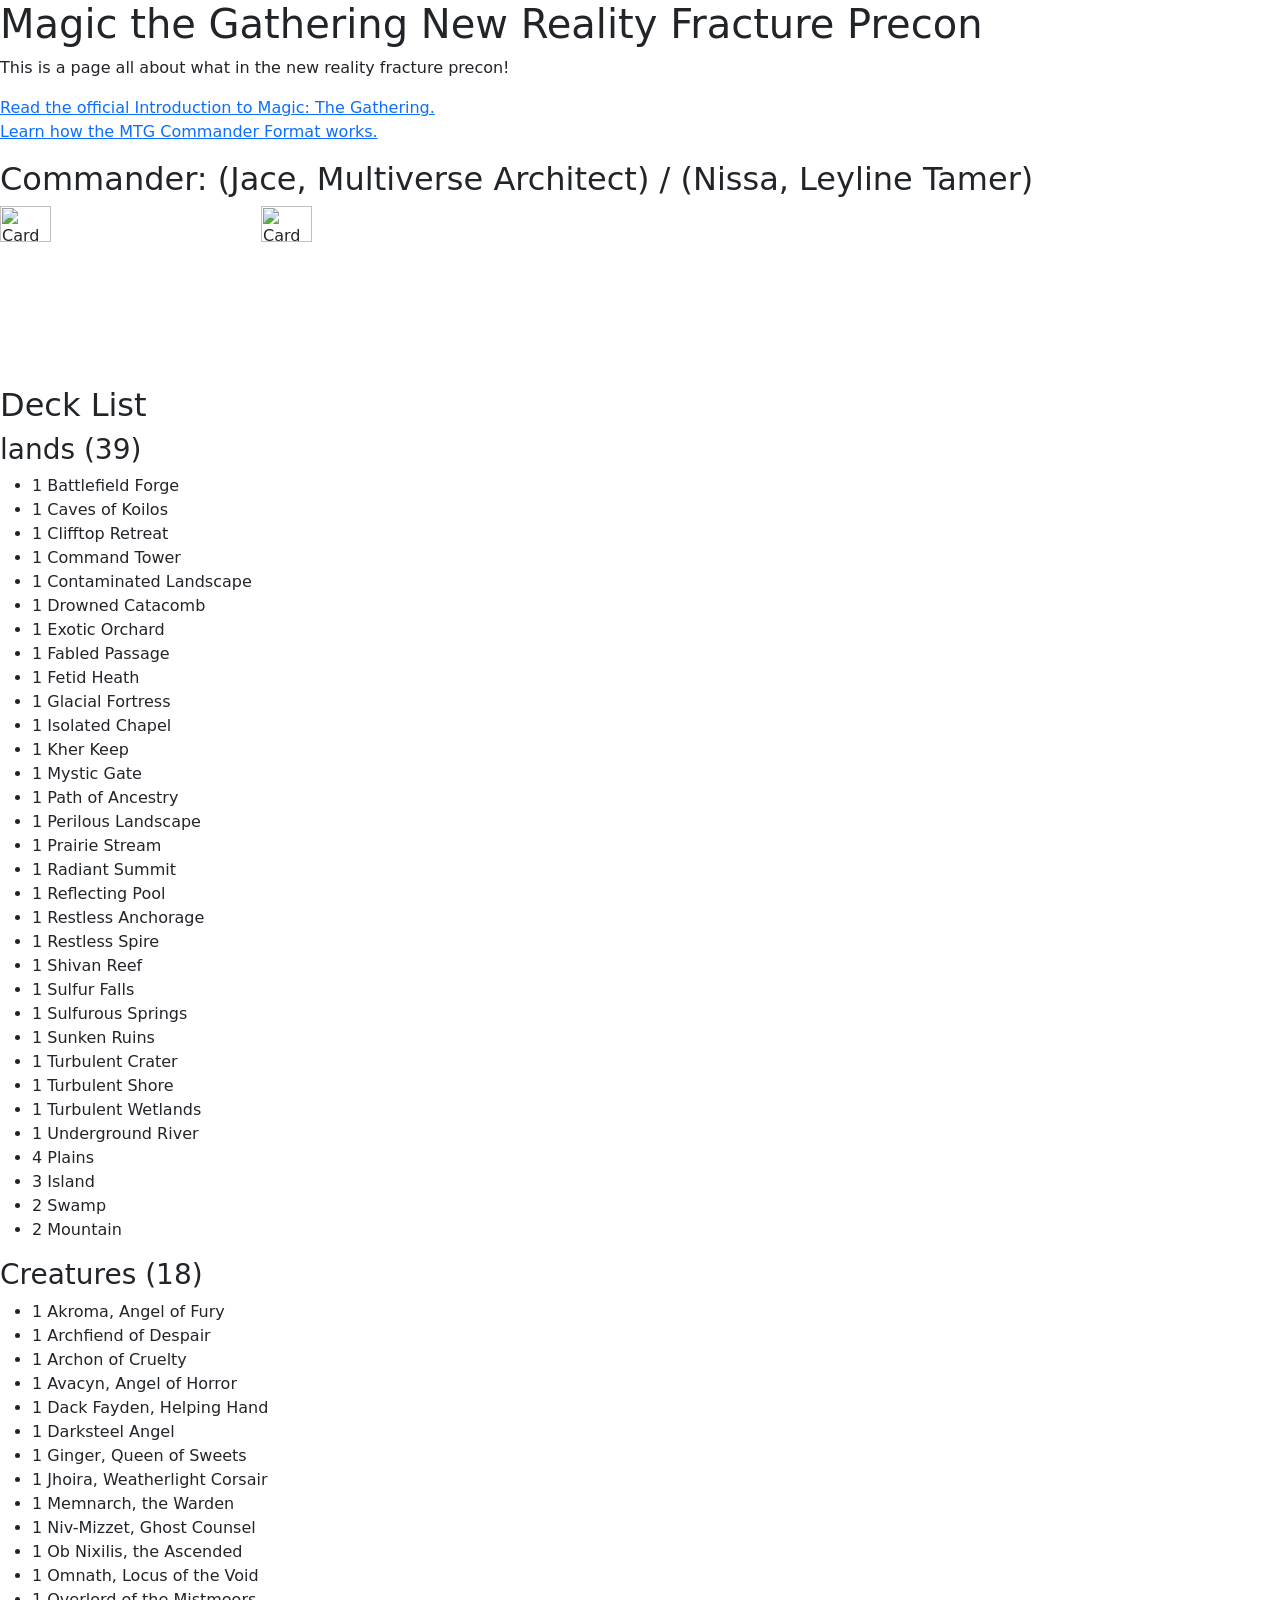
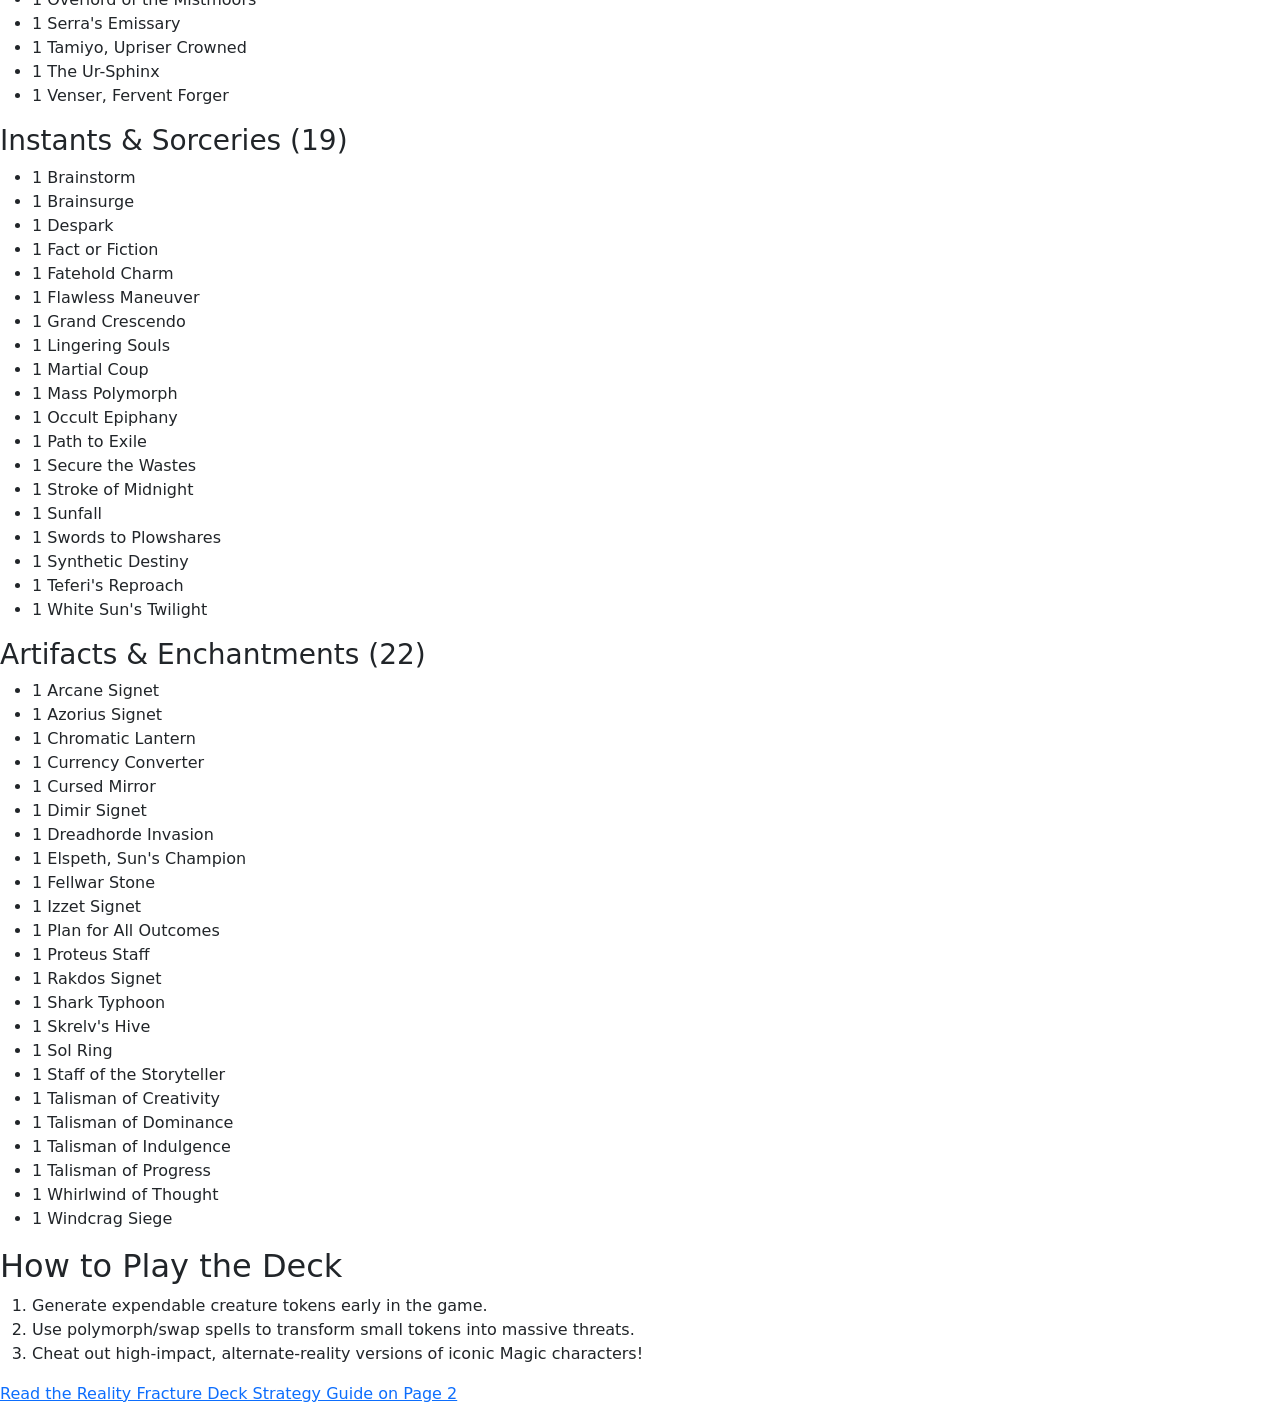
==== index.html @ c73ffee5 "link of boot strap added" ====
<html lang="en">
  <head>
    <!-- This is an HTML comment. -->
    <!-- Comments are not visible on the page -->
    <!-- Metadata goes here. -->
    <title>Magic The Gathering New Reality Fracture Precon</title>

    <!-- Link to Bootstrap -->
  <link href="https://cdn.jsdelivr.net/npm/bootstrap@5.3.3/dist/css/bootstrap.min.css" rel="stylesheet" integrity="sha384-QWTKZyjpPEjISv5WaRU9OFeRpok6YctnYmDr5pNlyT2bRjXh0JMhjY6hW+ALEwIH" crossorigin="anonymous">


    <link rel="stylesheet" href="./css/style.css" />
  </head>
    <body>
      <!-- A header that contains the main heading for the page -->
      <header id="site-header">
        <h1>Magic the Gathering New Reality Fracture Precon</h1>
      </header>

      <!-- main content of the page -->
      <main id="main-content">
        <section id="intro-section">
          <p>This is a page all about what in the new reality fracture precon!</p>
          <!-- nav to info about magic that you need to know before playing -->
          <nav>
          <a href="https://magic.wizards.com/en/intro">Read the official Introduction to Magic: The Gathering.</a>
          <p><a href="https://magic.wizards.com/en/formats/commander">Learn how the MTG Commander Format works.</a></p>
          </nav>
          <!-- Gives a image of the commanders and what the name is -->
        <section class="commander-section">
            <h2 class="section-title">Commander: (Jace, Multiverse Architect) / (Nissa, Leyline Tamer)</h2>
            <div class="commander-images">
            <img src="./images/frc-1-jace-multiverse-architect.jpg" alt="Card art for Commander Jace, Multiverse Architect" width="20%" />
            <img src="./images/frc-2-nissa-leyline-tamer.jpg" alt="Card art for Commander Nissa, Leyline Tamer" width="20%" />
            </div>
          </section>

        <!-- Deck List of cards  -->
        <section id="deck-list-section">
          <h2 class="decklist-title">Deck List</h2>
          <!-- lands cards info -->

          <div class="decklist-grid">
            <div class="deck-column">
          <h3>lands (39)</h3>
          <ul> 
            <li>1 Battlefield Forge</li>
            <li>1 Caves of Koilos</li>
            <li>1 Clifftop Retreat</li>
            <li>1 Command Tower</li>
            <li>1 Contaminated Landscape</li>
            <li>1 Drowned Catacomb</li>
            <li>1 Exotic Orchard</li>
            <li>1 Fabled Passage</li>
            <li>1 Fetid Heath</li>
            <li>1 Glacial Fortress</li>
            <li>1 Isolated Chapel</li>
            <li>1 Kher Keep</li>
            <li>1 Mystic Gate</li>
            <li>1 Path of Ancestry</li>
            <li>1 Perilous Landscape</li>
            <li>1 Prairie Stream</li>
            <li>1 Radiant Summit</li>
            <li>1 Reflecting Pool</li>
            <li>1 Restless Anchorage</li>
            <li>1 Restless Spire</li>
            <li>1 Shivan Reef</li>
            <li>1 Sulfur Falls</li>
            <li>1 Sulfurous Springs</li>
            <li>1 Sunken Ruins</li>
            <li>1 Turbulent Crater</li>
            <li>1 Turbulent Shore</li>
            <li>1 Turbulent Wetlands</li>
            <li>1 Underground River</li>
            <li>4 Plains</li>
            <li>3 Island</li>
            <li>2 Swamp</li>
            <li>2 Mountain</li>
            </ul>
            </div>
            <!-- creatures info-->
            <div class="deck-column">
            <h3>Creatures (18)</h3>

            <ul>
            <li>1 Akroma, Angel of Fury</li>
            <li>1 Archfiend of Despair</li>
            <li>1 Archon of Cruelty</li>
            <li>1 Avacyn, Angel of Horror</li>
            <li>1 Dack Fayden, Helping Hand</li>
            <li>1 Darksteel Angel</li>
            <li>1 Ginger, Queen of Sweets</li>
            <li>1 Jhoira, Weatherlight Corsair</li>
            <li>1 Memnarch, the Warden</li>
            <li>1 Niv-Mizzet, Ghost Counsel</li>
            <li>1 Ob Nixilis, the Ascended</li>
            <li>1 Omnath, Locus of the Void</li>
            <li>1 Overlord of the Mistmoors</li>
            <li>1 Serra's Emissary</li>
            <li>1 Tamiyo, Upriser Crowned</li>
            <li>1 The Ur-Sphinx</li>
            <li>1 Venser, Fervent Forger</li>
            </ul>
            </div>
            <!-- instants and sorceries info -->
            <div class="deck-column">
            <h3>Instants & Sorceries (19)</h3>

            <ul>
            <li>1 Brainstorm</li>
            <li>1 Brainsurge</li>
            <li>1 Despark</li>
            <li>1 Fact or Fiction</li>
            <li>1 Fatehold Charm</li>
            <li>1 Flawless Maneuver</li>
            <li>1 Grand Crescendo</li>
            <li>1 Lingering Souls</li>
            <li>1 Martial Coup</li>
            <li>1 Mass Polymorph</li>
            <li>1 Occult Epiphany</li>
            <li>1 Path to Exile</li>
            <li>1 Secure the Wastes</li>
            <li>1 Stroke of Midnight</li>
            <li>1 Sunfall</li>
            <li>1 Swords to Plowshares</li>
            <li>1 Synthetic Destiny</li>
            <li>1 Teferi's Reproach</li>
            <li>1 White Sun's Twilight</li>
            </ul>
            </div>
            <!-- artifacts and enchantments info-->
            <div class="deck-column">
            <h3>Artifacts & Enchantments (22)</h3>

            <ul>
            <li>1 Arcane Signet</li>
            <li>1 Azorius Signet</li>
            <li>1 Chromatic Lantern</li>
            <li>1 Currency Converter</li>
            <li>1 Cursed Mirror</li>
            <li>1 Dimir Signet</li>
            <li>1 Dreadhorde Invasion</li>
            <li>1 Elspeth, Sun's Champion</li>
            <li>1 Fellwar Stone</li>
            <li>1 Izzet Signet</li>
            <li>1 Plan for All Outcomes</li>
            <li>1 Proteus Staff</li>
            <li>1 Rakdos Signet</li>
            <li>1 Shark Typhoon</li>
            <li>1 Skrelv's Hive</li>
            <li>1 Sol Ring</li>
            <li>1 Staff of the Storyteller</li>
            <li>1 Talisman of Creativity</li>
            <li>1 Talisman of Dominance</li>
            <li>1 Talisman of Indulgence</li>
            <li>1 Talisman of Progress</li>
            <li>1 Whirlwind of Thought</li>
            <li>1 Windcrag Siege</li>
          </ul>
            </div>
        </div>
        </section>

        <!-- How the deck is played-->
        <section>
        <h2 class="section-title">How to Play the Deck</h2>
          <ol class="centered-list">
            <li>Generate expendable creature tokens early in the game.</li>
            <li>Use polymorph/swap spells to transform small tokens into massive threats.</li>
            <li>Cheat out high-impact, alternate-reality versions of iconic Magic characters!</li>
          </ol>
        </section>
      </main>
      <!-- footer with next page link -->
      <footer id="site-footer">
        <nav>
          <a href="page2.html">Read the Reality Fracture Deck Strategy Guide on Page 2</a>
        </nav>
        
      </footer>
        
    </body>
</html>
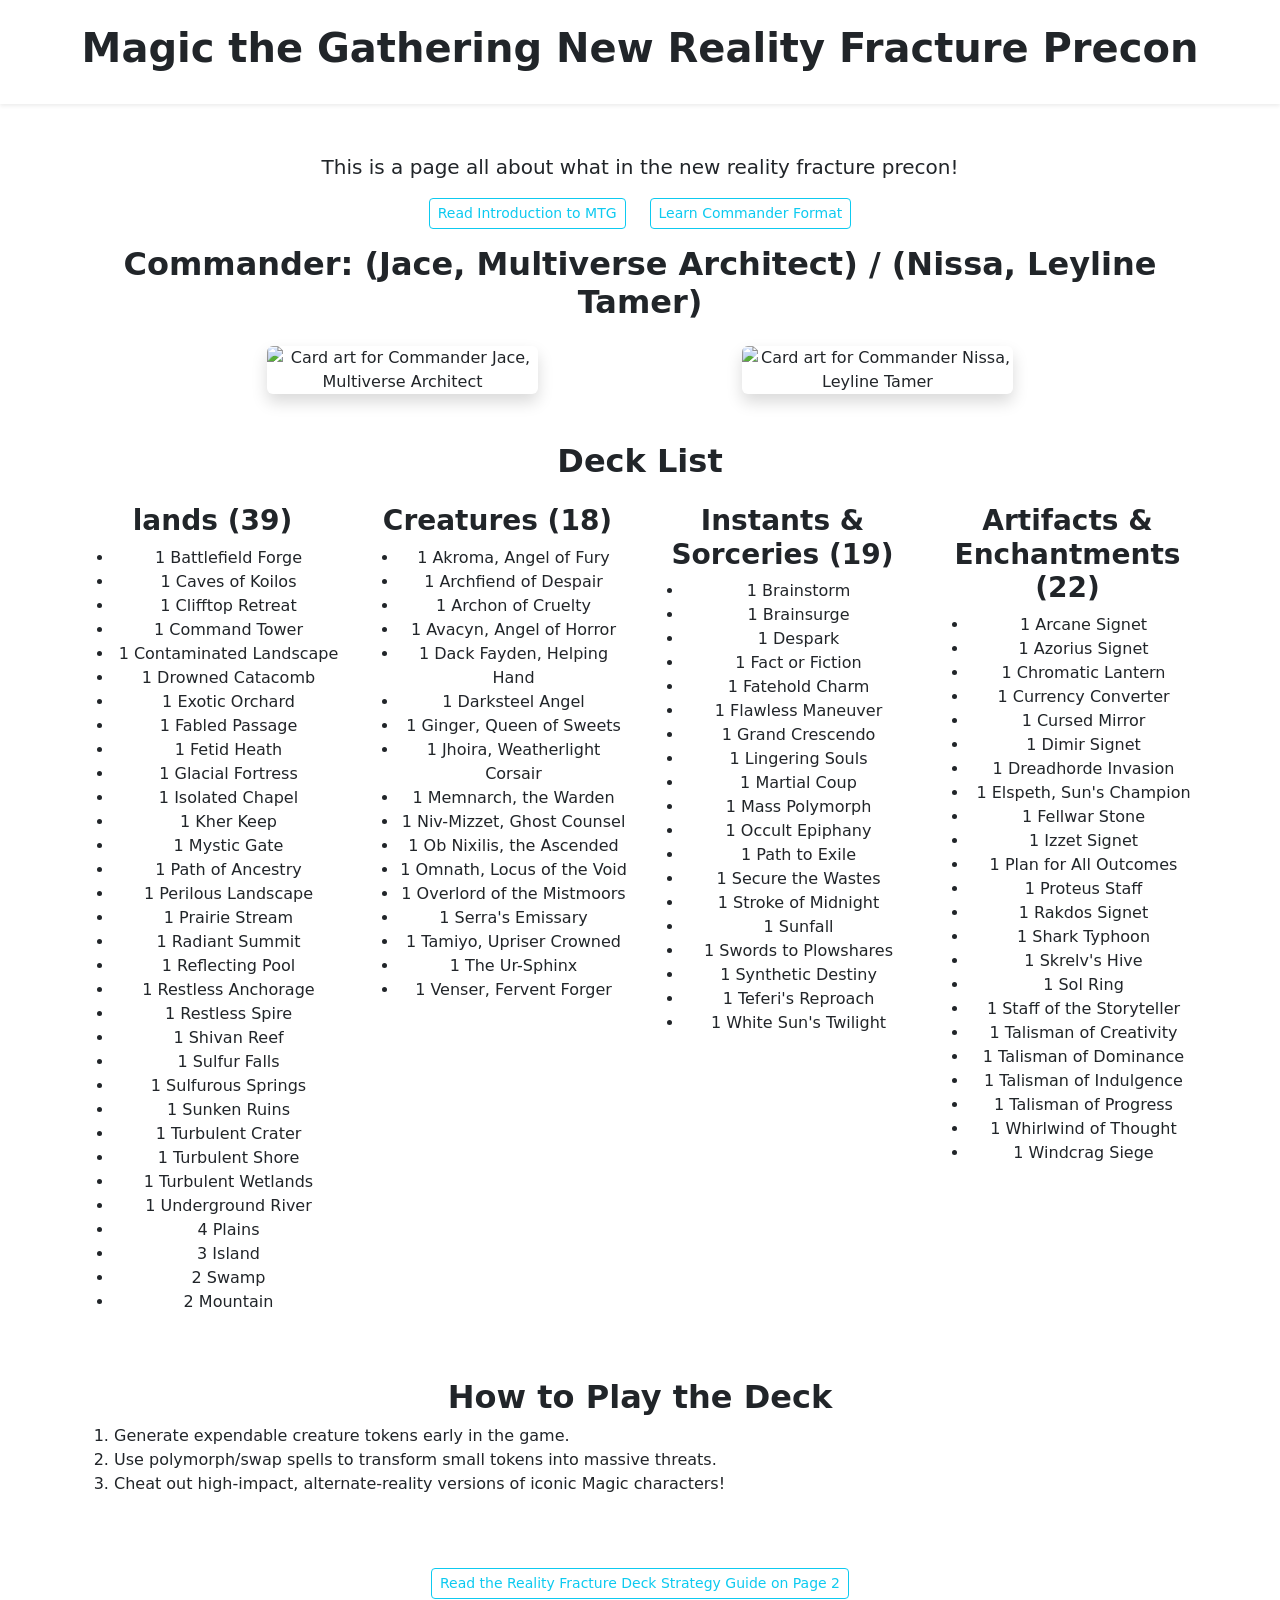
==== commit e5e5e21b: "Wrapping content in a container Using a grid to organize sections or images Turning links into butto" ====
--- a/index.html
+++ b/index.html
@@ -13,36 +13,40 @@
   </head>
     <body>
       <!-- A header that contains the main heading for the page -->
-      <header id="site-header">
-        <h1>Magic the Gathering New Reality Fracture Precon</h1>
+      <header id="site-header" class="py-4 shadow-sm">
+        <h1 class="text-center fw-bold">Magic the Gathering New Reality Fracture Precon</h1>
       </header>
 
       <!-- main content of the page -->
-      <main id="main-content">
-        <section id="intro-section">
-          <p>This is a page all about what in the new reality fracture precon!</p>
+      <main id="main-content" class="container my-5">
+        <section id="intro-section" class="text-center mb-5">
+          <p class="lead">This is a page all about what in the new reality fracture precon!</p>
           <!-- nav to info about magic that you need to know before playing -->
-          <nav>
-          <a href="https://magic.wizards.com/en/intro">Read the official Introduction to Magic: The Gathering.</a>
-          <p><a href="https://magic.wizards.com/en/formats/commander">Learn how the MTG Commander Format works.</a></p>
+          <nav class="d-flex justify-content-center gap-4 my-3">
+            <a href="https://magic.wizards.com/en/intro" class="btn btn-outline-info btn-sm">Read Introduction to MTG</a>
+            <a href="https://magic.wizards.com/en/formats/commander" class="btn btn-outline-info btn-sm">Learn Commander Format</a>
           </nav>
           <!-- Gives a image of the commanders and what the name is -->
-        <section class="commander-section">
-            <h2 class="section-title">Commander: (Jace, Multiverse Architect) / (Nissa, Leyline Tamer)</h2>
-            <div class="commander-images">
-            <img src="./images/frc-1-jace-multiverse-architect.jpg" alt="Card art for Commander Jace, Multiverse Architect" width="20%" />
-            <img src="./images/frc-2-nissa-leyline-tamer.jpg" alt="Card art for Commander Nissa, Leyline Tamer" width="20%" />
+        <section class="commander-section mb-5 text-center">
+            <h2 class="section-title fw-bold mb-4">Commander: (Jace, Multiverse Architect) / (Nissa, Leyline Tamer)</h2>
+            <div class="commander-images row justify-content-center g-4">
+              <div class="col-md-5 text-center">
+                <img src="./images/frc-1-jace-multiverse-architect.jpg" alt="Card art for Commander Jace, Multiverse Architect" class="img-fluid rounded shadow" style="max-width: 60%;" />
+              </div>
+              <div class="col-md-5 text-center">
+                <img src="./images/frc-2-nissa-leyline-tamer.jpg" alt="Card art for Commander Nissa, Leyline Tamer" class="img-fluid rounded shadow" style="max-width: 60%;" />
+              </div>
             </div>
           </section>
 
         <!-- Deck List of cards  -->
-        <section id="deck-list-section">
-          <h2 class="decklist-title">Deck List</h2>
+        <section id="deck-list-section" class="mb-5">
+          <h2 class="decklist-title fw-bold text-center mb-4">Deck List</h2>
           <!-- lands cards info -->
 
-          <div class="decklist-grid">
-            <div class="deck-column">
-          <h3>lands (39)</h3>
+          <div class="decklist-grid row g-4">
+            <div class="deck-column col-md-3">
+          <h3 class="fw-bold">lands (39)</h3>
           <ul> 
             <li>1 Battlefield Forge</li>
             <li>1 Caves of Koilos</li>
@@ -79,8 +83,8 @@
             </ul>
             </div>
             <!-- creatures info-->
-            <div class="deck-column">
-            <h3>Creatures (18)</h3>
+            <div class="deck-column col-md-3">
+            <h3 class="fw-bold">Creatures (18)</h3>
 
             <ul>
             <li>1 Akroma, Angel of Fury</li>
@@ -103,8 +107,8 @@
             </ul>
             </div>
             <!-- instants and sorceries info -->
-            <div class="deck-column">
-            <h3>Instants & Sorceries (19)</h3>
+            <div class="deck-column col-md-3">
+            <h3 class="fw-bold">Instants & Sorceries (19)</h3>
 
             <ul>
             <li>1 Brainstorm</li>
@@ -129,8 +133,8 @@
             </ul>
             </div>
             <!-- artifacts and enchantments info-->
-            <div class="deck-column">
-            <h3>Artifacts & Enchantments (22)</h3>
+            <div class="deck-column col-md-3">
+            <h3 class="fw-bold">Artifacts & Enchantments (22)</h3>
 
             <ul>
             <li>1 Arcane Signet</li>
@@ -162,9 +166,9 @@
         </section>
 
         <!-- How the deck is played-->
-        <section>
-        <h2 class="section-title">How to Play the Deck</h2>
-          <ol class="centered-list">
+        <section class="mb-5 text-center">
+        <h2 class="section-title fw-bold">How to Play the Deck</h2>
+          <ol class="centered-list text-start">
             <li>Generate expendable creature tokens early in the game.</li>
             <li>Use polymorph/swap spells to transform small tokens into massive threats.</li>
             <li>Cheat out high-impact, alternate-reality versions of iconic Magic characters!</li>
@@ -172,9 +176,9 @@
         </section>
       </main>
       <!-- footer with next page link -->
-      <footer id="site-footer">
+      <footer id="site-footer" class="text-center py-4">
         <nav>
-          <a href="page2.html">Read the Reality Fracture Deck Strategy Guide on Page 2</a>
+          <a href="page2.html" class="btn btn-outline-info btn-sm">Read the Reality Fracture Deck Strategy Guide on Page 2</a>
         </nav>
         
       </footer>
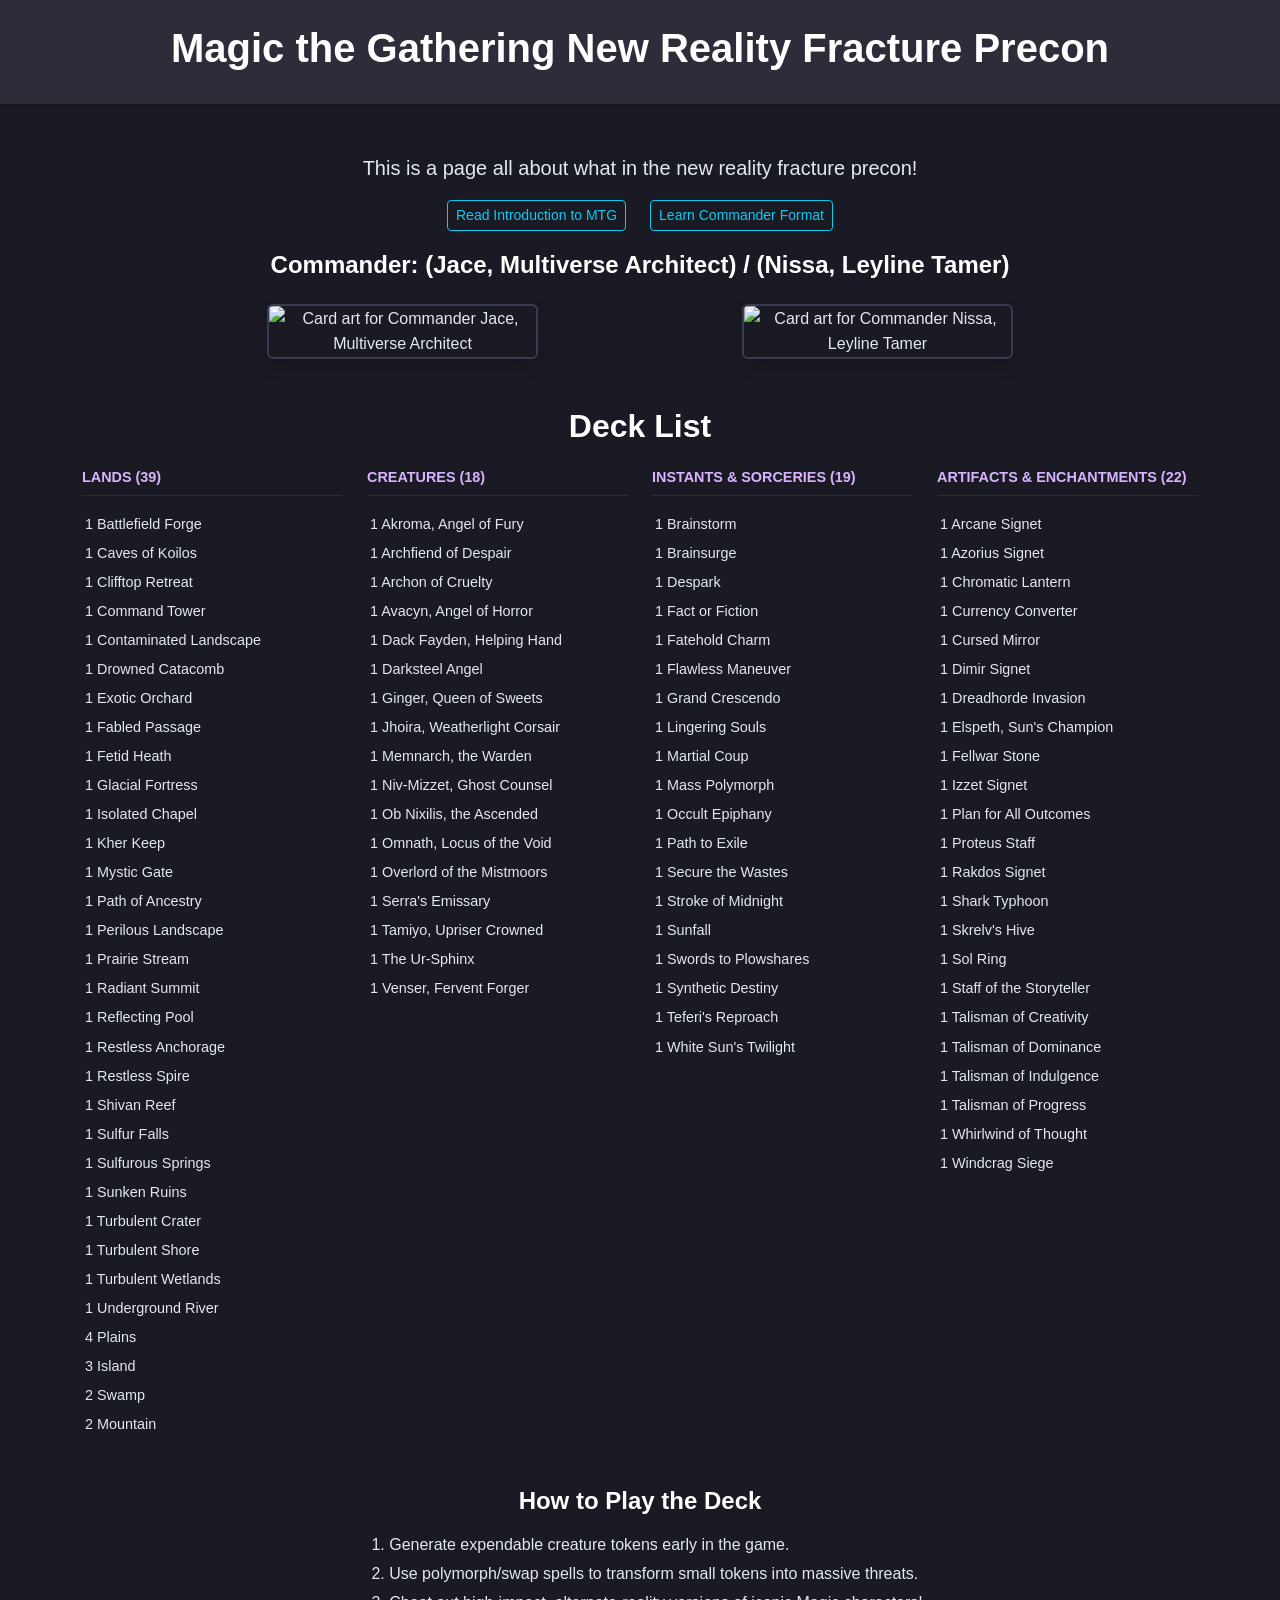
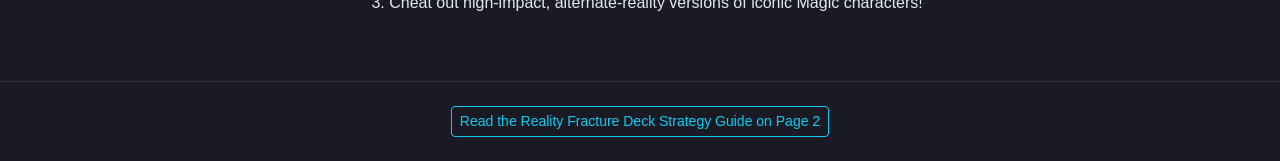
==== commit cbce9f03: "this should fix the css" ====
--- a/index.html
+++ b/index.html
@@ -7,9 +7,7 @@
 
     <!-- Link to Bootstrap -->
   <link href="https://cdn.jsdelivr.net/npm/bootstrap@5.3.3/dist/css/bootstrap.min.css" rel="stylesheet" integrity="sha384-QWTKZyjpPEjISv5WaRU9OFeRpok6YctnYmDr5pNlyT2bRjXh0JMhjY6hW+ALEwIH" crossorigin="anonymous">
-
-
-    <link rel="stylesheet" href="./css/style.css" />
+  <link rel="stylesheet" href="./CSS/style.css">
   </head>
     <body>
       <!-- A header that contains the main heading for the page -->
--- a/CSS/style.css
+++ b/CSS/style.css
@@ -0,0 +1,98 @@
+
+/* Set global background color and main text color */
+body {
+    background-color: #1a1a24;
+    color: #e2e8f0;
+    margin: 0;
+    font-size: 16px;
+    line-height: 1.6;
+}
+/* Global font family for all elements */
+* {
+    font-family: sans-serif;
+}
+
+/* Headings and main titles */
+h1 {
+    color: #ffffff;
+}
+
+h2 {
+    color: #ffffff;
+}
+h3 {
+    color: #d8b4fe;
+}
+/* Header banner styling */
+#site-header {
+    background-color: #2d2d3a;
+    color: #ffffff;
+}
+
+
+/* Category header styling */
+.deck-column h3 {
+    color: #d8b4fe;
+    font-size: 14.4px;
+    font-weight: 700;
+    text-transform: uppercase;
+    border-bottom: 1px solid #2d2d3a;
+    padding-bottom: 8px;
+    margin-bottom: 14px;
+    text-align: left;
+}
+
+.deck-column ul {
+    list-style-type: none;
+    padding: 0;
+    margin: 0;
+}
+/* Card name list item formatting */
+.deck-column li {
+    font-size: 14.4px;
+    color: #e2e8f0;
+    padding: 3px;
+    text-align: left;
+}
+.deck-column li:hover {
+    background-color: #2c2c39;
+    color: #ffffff;
+}
+
+
+/* Centered ordered list styling */
+ol.centered-list {
+    display: inline-block;
+    text-align: left;
+    max-width: 700px;
+    line-height: 1.8;
+}
+
+/* Links color and styling */
+a {
+    color: #60a5fa;
+    text-decoration: underline;
+}
+
+/* Page footer styling with a top border */
+#site-footer {
+    margin-top: auto;
+    border-top: 1px solid #333344;
+}
+
+.section-title {
+    color: #ffffff;
+    font-size: 24px;
+    margin-top: 20px;
+    margin-bottom: 15px;
+}
+
+.commander-images img {
+    border: 2px solid #3b3b4f;
+    transition: transform 0.3s ease, border-color 0.3s ease;
+}
+
+.commander-images img:hover {
+    transform: translateY(-4px);
+    border-color: #d8b4fe;
+}
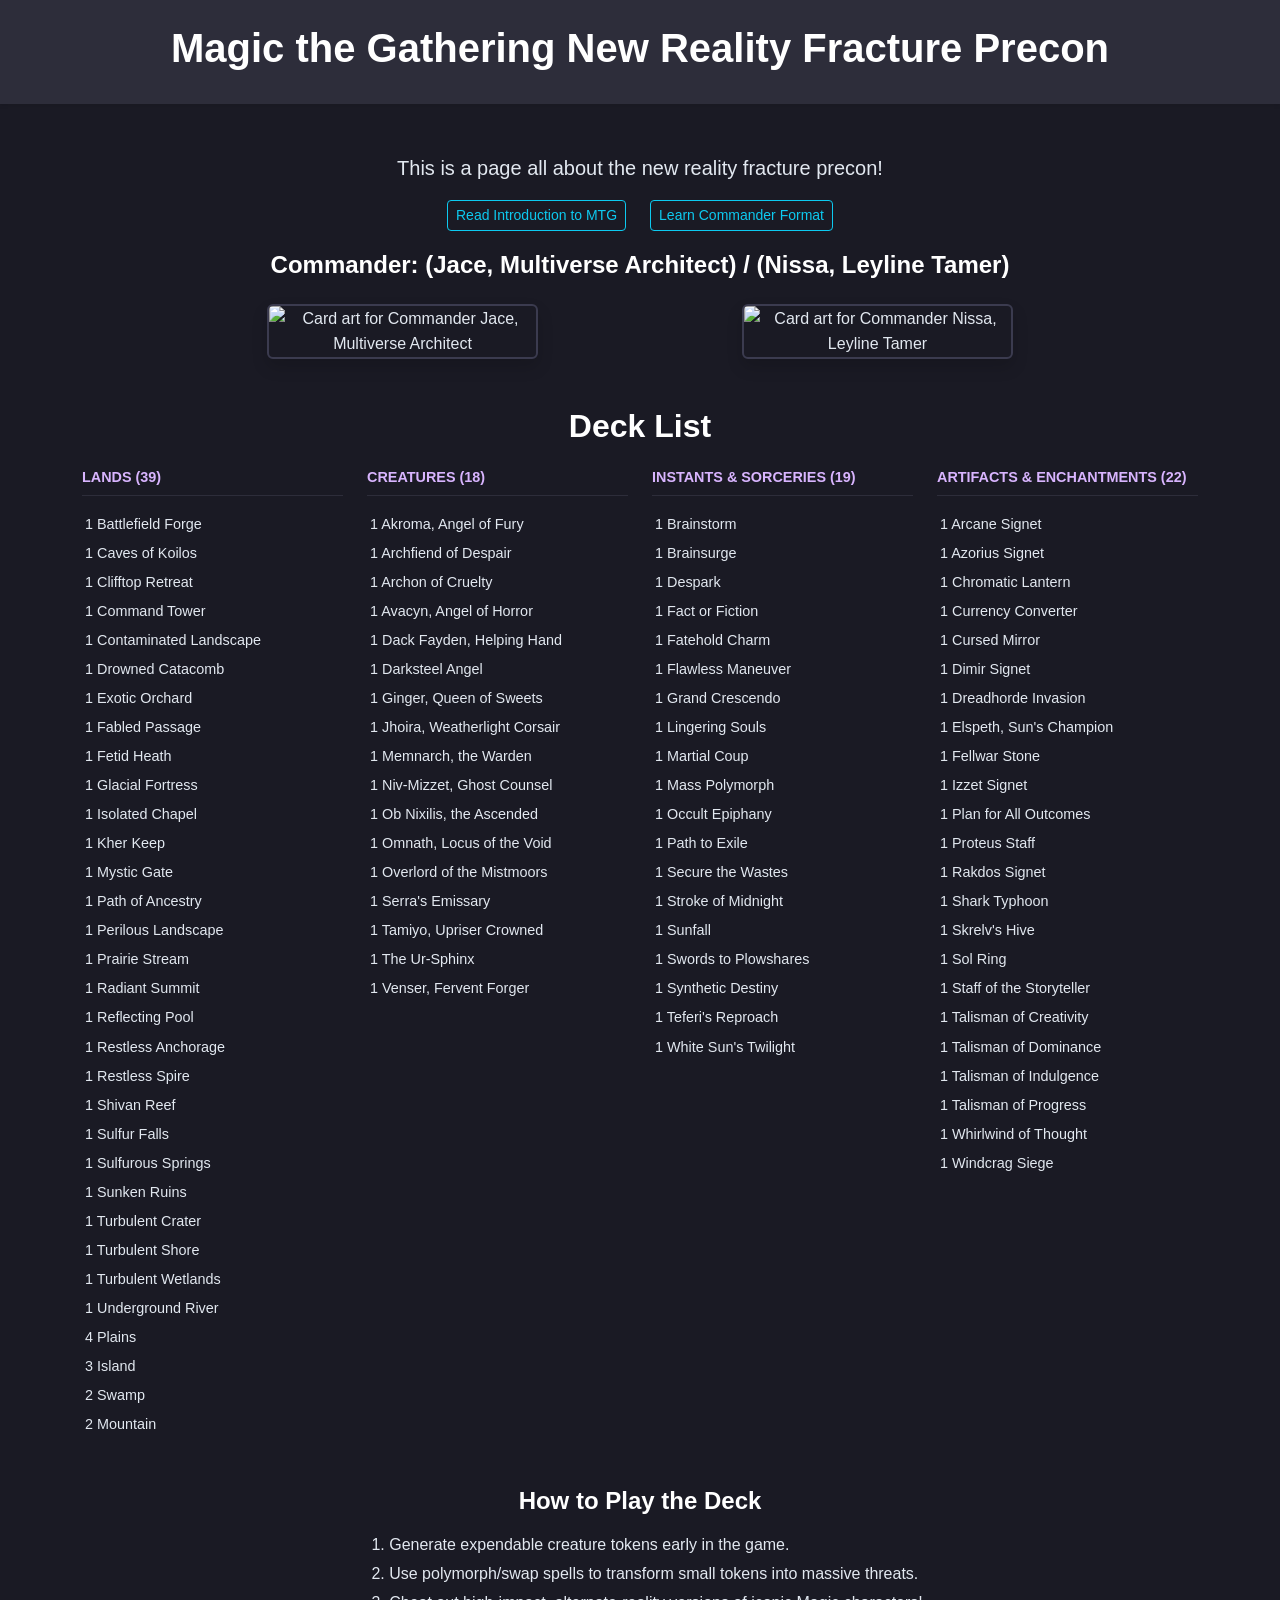
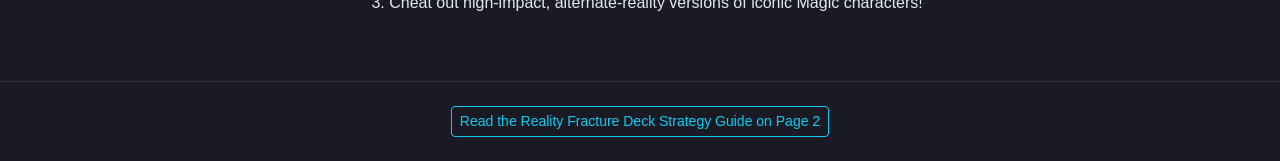
==== commit 06de75a3: "fix spelling error" ====
--- a/index.html
+++ b/index.html
@@ -18,7 +18,7 @@
       <!-- main content of the page -->
       <main id="main-content" class="container my-5">
         <section id="intro-section" class="text-center mb-5">
-          <p class="lead">This is a page all about what in the new reality fracture precon!</p>
+          <p class="lead">This is a page all about the new reality fracture precon!</p>
           <!-- nav to info about magic that you need to know before playing -->
           <nav class="d-flex justify-content-center gap-4 my-3">
             <a href="https://magic.wizards.com/en/intro" class="btn btn-outline-info btn-sm">Read Introduction to MTG</a>
